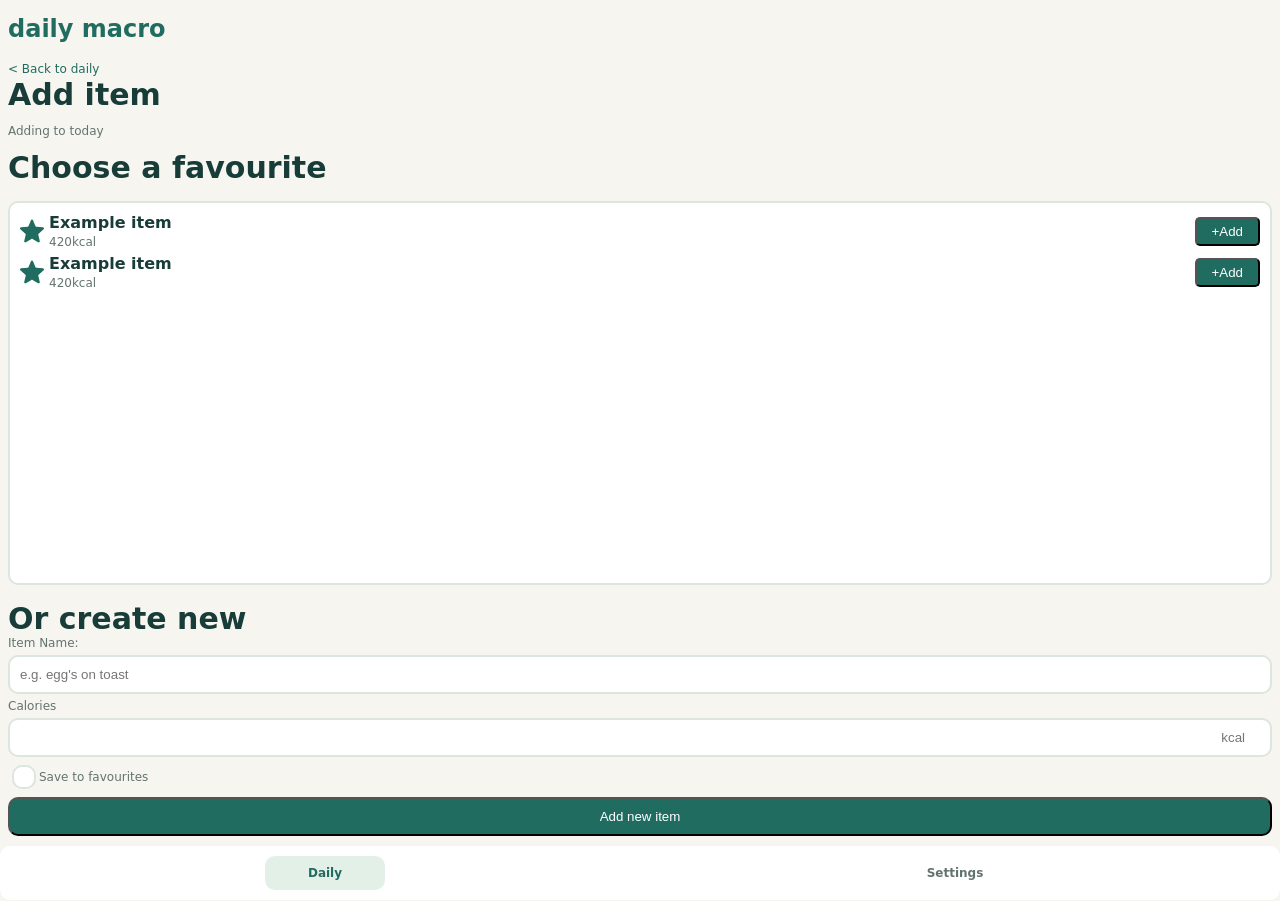
==== src/pages/new-item.html @ 4b2cf05c "Finished add item page" ====
<!DOCTYPE html>
<html lang="en">
<head>
    <meta charset="UTF-8">
    <meta name="viewport" content="width=device-width, initial-scale=1.0">
    <title>Home Page Cal Tracker</title>
    <link rel="stylesheet" href="../assets/global-css/global.css" />
    <link rel="stylesheet" href="./css/new-item.css" />
</head>
<body>
    <main>
        <h1>daily macro</h1>

        <a href="index.html" class="back-link">&lt; Back to daily</a>
        <h2>Add item</h2>
        <p>Adding to today</p>

        <h2>Choose a favourite</h2>
        <ul id="favourites-list">
            <li>
                <div class="text-container">
                    <h2>Example item</h2>
                    <p>420kcal</p>
                </div>
                <button id="add-to-log-btn">&plus;Add</button>
            </li>
            <li>
                <div class="text-container">
                    <h2>Example item</h2>
                    <p>420kcal</p>
                </div>
                <button id="add-to-log-btn">&plus;Add</button>
            </li>
        </ul>
        
        <h2>Or create new</h2>
        <form id="create-item-form">
            <label for="item-name-input">Item Name:</label>
            <input id="item-name-input" type="text" placeholder="e.g. egg's on toast" />

            <label for="item-cal-input">Calories</label>
            <input id="item-cal-input" type="number" placeholder="kcal" />

            <div class="save-to-fav-btn-container">
                <input id="save-to-fav-btn" type="checkbox" />
                <label for="save-to-fav-btn">Save to favourites</label>
            </div>

            <button id="add-item-btn">Add new item</button>
        </form>

    </main>
    <nav>
        <a href="index.html" class="active">Daily</a>
        <a href="settings.html">Settings</a>
    </nav>
</body>
</html>
---- src/assets/global-css/global.css ----
@import url("./colour.css");

:root {
/* Font */
    --font-family: "DejaVu Sans", Arial, sans-serif;

/* font weights */
    --font-normal-weight: 400;
    --font-heading-weight: 700;

/*  */
    --font-normal-size: 24px;
    --font-heading-size: 30px;
    --font-sub-heading-size: 24px;
    --font-log-heading-size: 16px;
    --font-log-normal-size: 12px;
}

body {
    background-color: var(--color-background);
    font-family: var(--font-family);
    font-weight: var(--font-normal-weight);
}

main {
    margin-bottom: 65px;
}

h1, h2, h3 {
    font-weight: var(--font-heading-weight);
    margin: 0;
    color: var(--color-text-primary);
}

h1 {
    font-size: var(--font-normal-size);
    margin: 15px 0;
    color: var(--color-title);
}

h2 {
    font-size: var(--font-heading-size);
}

h3 {
    font-size: var(--font-sub-heading-size);
}

p, a, label {
    color: var(--color-text-secondary);
    font-weight: 400;
    font-size: var(--font-log-normal-size);
}

a {
    text-decoration: none;
    color: inherit;
}

ul {
    background-color: var(--color-surface);
    border: 2px solid var(--color-border);
    border-radius: 10px;
}

/* Inputs */
input {
    background-color: var(--color-surface);
    border: 2px solid var(--color-border);
    border-radius: 10px;

    padding: 10px;
}
input[type="checkbox"] {
    position: relative;
    appearance: none;
    width: 20px;
    height: 20px;
    flex-shrink: 0;
}
input[type="checkbox"]:checked {
    background-color: var(--color-primary);
}
input[type="checkbox"]:checked:before {
    position: absolute;
    top: 0;
    left: 0;

    transform: translate(50%, 20%);
    content: "✓";
    color: var(--color-text-on-primary);
}
button {
    background-color: var(--color-primary);
    color: var(--color-text-on-primary);
    border-radius: 10px
}

/* Nav bar */
nav {
    position: fixed;
    bottom: 0;
    left: 0;

    display: flex;
    flex-direction: row;
    justify-content: space-around;

    padding: 10px;

    width: calc(100% - 20px);
    background-color: var(--color-surface);
    border-radius: 10px;
}

nav a {
    width: 100px;
    padding: 10px;

    color: var(--color-text-secondary);
    text-align: center;
    font-weight: 700;

    border-radius: 10px;
}

nav a.active {
    background-color: var(--color-primary-soft);
    color: var(--color-primary);
}
---- src/pages/css/new-item.css ----
.back-link {
    color: var(--color-title);
}

#favourites-list {
    padding: 10px;
    height: 40vh;
    overflow-y: auto;
}

#favourites-list h2 {
    font-size: var(--font-log-heading-size);
}

#favourites-list p {
    font-size: var(--font-log-normal-size);
    margin: 0;
    margin-top: 3px;
}

#favourites-list li {
    display: flex;
    align-items: center;
    margin-bottom: 5px;
    font-size: 18px;
}

#favourites-list .item-name-content {
    display: flex;
    flex-direction: column;

    width: 55%;
    overflow: hidden;
    white-space: nowrap;
    margin-right: 5px;
}

#favourites-list li::before {
    content: "";
    width: 24px;
    height: 24px;
    flex-shrink: 0;

    margin-right: 5px;

    background-image: url("../../assets/icons/filled-star-icon.svg");
    background-size: contain;
    background-position: center;
    background-repeat: no-repeat;
}

.text-container {
    display: inline-block;
    margin-right: auto;
}

#add-to-log-btn {
    border-radius: 5px;

    padding: 5px 15px;
}

#create-item-form {
    display: flex;
    flex-direction: column;
    gap: 5px;
}

#item-cal-input::placeholder {
    text-align: right;
}

.save-to-fav-btn-container {
    display: flex;
    align-items: center;
}

#add-item-btn {
    padding: 10px 15px;
}
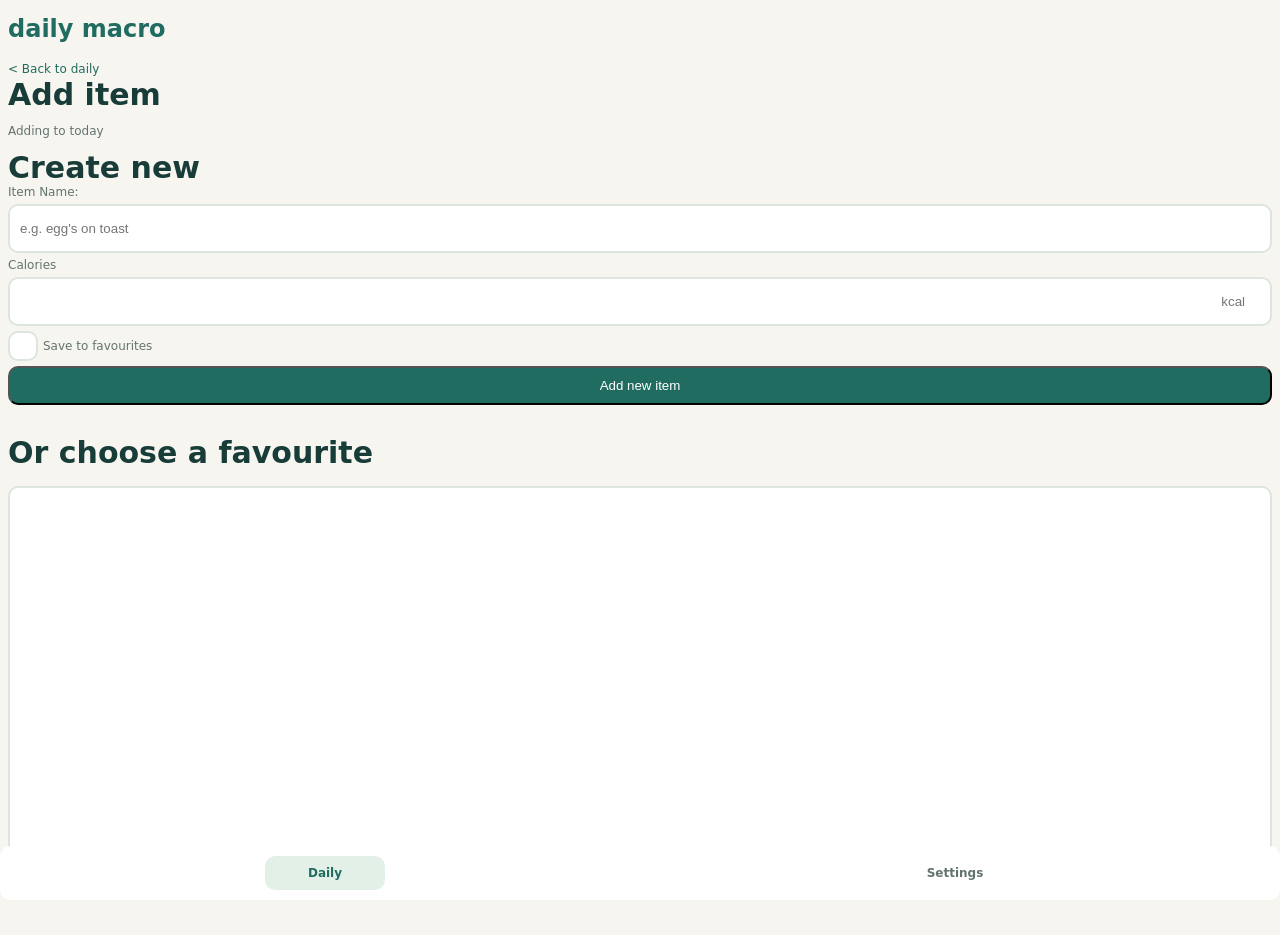
==== commit af09037f: "Added favouriting functionality" ====
--- a/src/pages/new-item.html
+++ b/src/pages/new-item.html
@@ -15,25 +15,7 @@
         <h2>Add item</h2>
         <p>Adding to today</p>
 
-        <h2>Choose a favourite</h2>
-        <ul id="favourites-list">
-            <li>
-                <div class="text-container">
-                    <h2>Example item</h2>
-                    <p>420kcal</p>
-                </div>
-                <button id="add-to-log-btn">&plus;Add</button>
-            </li>
-            <li>
-                <div class="text-container">
-                    <h2>Example item</h2>
-                    <p>420kcal</p>
-                </div>
-                <button id="add-to-log-btn">&plus;Add</button>
-            </li>
-        </ul>
-        
-        <h2>Or create new</h2>
+        <h2>Create new</h2>
         <form id="create-item-form">
             <label for="item-name-input">Item Name:</label>
             <input id="item-name-input" type="text" placeholder="e.g. egg's on toast" />
@@ -46,13 +28,19 @@
                 <label for="save-to-fav-btn">Save to favourites</label>
             </div>
 
-            <button id="add-item-btn">Add new item</button>
+            <button id="add-item-btn" type="button">Add new item</button>
         </form>
+    
+        <h2>Or choose a favourite</h2>
+        <ul id="favourites-list">
+            
+        </ul>
 
     </main>
     <nav>
         <a href="index.html" class="active">Daily</a>
         <a href="settings.html">Settings</a>
     </nav>
+    <script src="js/new-item.js"></script>
 </body>
 </html>
--- a/src/assets/global-css/global.css
+++ b/src/assets/global-css/global.css
@@ -64,19 +64,22 @@
 }
 
 /* Inputs */
-input {
+input, select {
     background-color: var(--color-surface);
     border: 2px solid var(--color-border);
     border-radius: 10px;
 
-    padding: 10px;
+    padding: 15px 10px;
 }
 input[type="checkbox"] {
     position: relative;
     appearance: none;
-    width: 20px;
-    height: 20px;
-    flex-shrink: 0;
+    width: 30px;
+    height: 30px;
+
+    padding: 0;
+    margin: 0;
+    margin-right: 5px;
 }
 input[type="checkbox"]:checked {
     background-color: var(--color-primary);
@@ -86,7 +89,7 @@
     top: 0;
     left: 0;
 
-    transform: translate(50%, 20%);
+    transform: translate(75%, 40%);
     content: "✓";
     color: var(--color-text-on-primary);
 }
@@ -127,4 +130,16 @@
 nav a.active {
     background-color: var(--color-primary-soft);
     color: var(--color-primary);
+}
+
+.pair {
+    font-weight: var(--font-normal-weight);
+    font-size: var(--font-log-normal-size);
+    color: var(--color-text-secondary);
+}
+
+.pair span {
+    font-weight: var(--font-heading-weight);
+    font-size: var(--font-heading-size);
+    color: var(--color-text-primary);
 }
--- a/src/pages/css/new-item.css
+++ b/src/pages/css/new-item.css
@@ -64,6 +64,8 @@
     display: flex;
     flex-direction: column;
     gap: 5px;
+
+    margin-bottom: 30px;
 }
 
 #item-cal-input::placeholder {
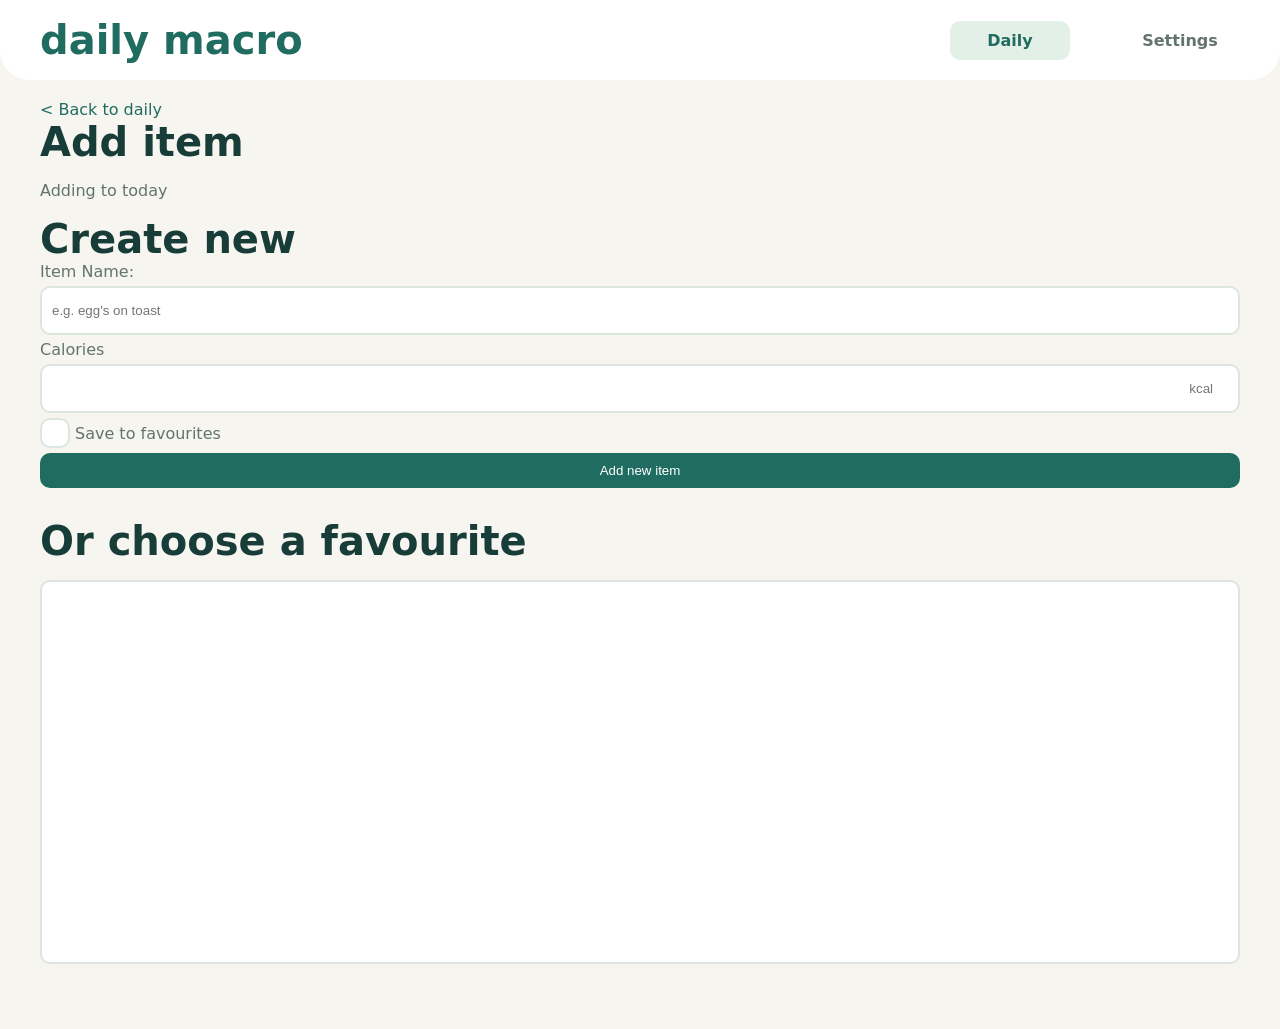
==== commit fb08fc29: "fixes to home page desktop view" ====
--- a/src/pages/new-item.html
+++ b/src/pages/new-item.html
@@ -8,8 +8,16 @@
     <link rel="stylesheet" href="./css/new-item.css" />
 </head>
 <body>
+    <nav class="desktop-nav">
+        <h1>daily macro</h1>
+
+        <div class="link-holder">
+            <a href="index.html" class="active">Daily</a>
+            <a href="settings.html">Settings</a>
+        </div>
+    </nav>
     <main>
-        <h1>daily macro</h1>
+        <h1 class="mobile-header">daily macro</h1>
 
         <a href="index.html" class="back-link">&lt; Back to daily</a>
         <h2>Add item</h2>
@@ -37,7 +45,7 @@
         </ul>
 
     </main>
-    <nav>
+    <nav class="mobile-nav">
         <a href="index.html" class="active">Daily</a>
         <a href="settings.html">Settings</a>
     </nav>
--- a/src/assets/global-css/global.css
+++ b/src/assets/global-css/global.css
@@ -20,10 +20,16 @@
     background-color: var(--color-background);
     font-family: var(--font-family);
     font-weight: var(--font-normal-weight);
+    margin: 0;
 }
 
 main {
     margin-bottom: 65px;
+    padding: 0 20px;
+}
+
+.desktop-nav {
+    display: none;
 }
 
 h1, h2, h3 {
@@ -96,11 +102,13 @@
 button {
     background-color: var(--color-primary);
     color: var(--color-text-on-primary);
-    border-radius: 10px
+    border-radius: 10px;
+    border: none;
+    cursor: pointer;
 }
 
 /* Nav bar */
-nav {
+.mobile-nav {
     position: fixed;
     bottom: 0;
     left: 0;
@@ -116,7 +124,7 @@
     border-radius: 10px;
 }
 
-nav a {
+.mobile-nav a, .desktop-nav a {
     width: 100px;
     padding: 10px;
 
@@ -127,9 +135,31 @@
     border-radius: 10px;
 }
 
-nav a.active {
+.mobile-nav a.active, .desktop-nav a.active {
     background-color: var(--color-primary-soft);
     color: var(--color-primary);
+}
+
+.desktop-nav {
+    flex-direction: row;
+    justify-content: space-between;
+    align-items: center;
+    position: fixed;
+    box-sizing: border-box;
+    top: 0;
+    left: 0;
+
+    width: 100%;
+    height: 80px;
+    padding: 0 40px;
+
+    background-color: var(--color-surface);
+    border-radius: 0 0 30px 30px;
+}
+
+.desktop-nav .link-holder {
+    display: flex;
+    gap: 50px;
 }
 
 .pair {
@@ -138,8 +168,35 @@
     color: var(--color-text-secondary);
 }
 
-.pair span {
+.pair #estimated-tdee {
     font-weight: var(--font-heading-weight);
     font-size: var(--font-heading-size);
     color: var(--color-text-primary);
+}
+
+@media (min-width: 768px) {
+    main {
+        padding: 0 40px;
+        margin-top: 100px;
+    }
+
+    h1, h2, h3 {
+        font-size: 2.5rem;
+    }
+
+    p, a, label {
+        font-size: 1rem;
+    }
+
+    .mobile-nav {
+        display: none;
+    }
+    .mobile-header {
+        display: none;
+    }
+
+    .desktop-nav {
+        display: flex;
+    }
+    
 }
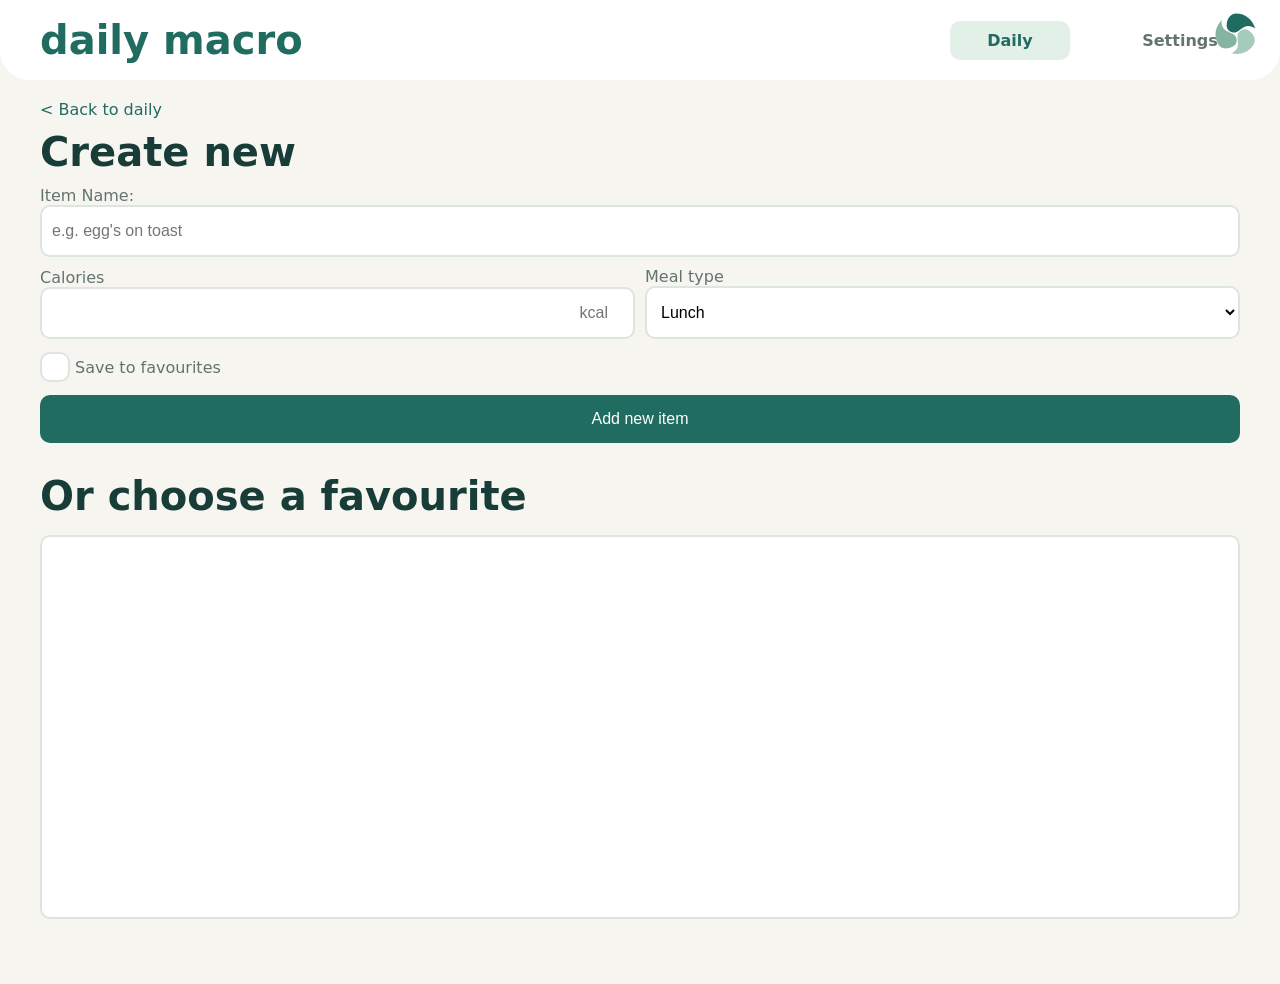
==== commit 8457048d: "lots of css + html corrections + logo" ====
--- a/src/pages/new-item.html
+++ b/src/pages/new-item.html
@@ -18,25 +18,41 @@
     </nav>
     <main>
         <h1 class="mobile-header">daily macro</h1>
+        <img id="daily-macro-logo" src="../assets/icons/daily-macro-abstract.svg" />
 
         <a href="index.html" class="back-link">&lt; Back to daily</a>
-        <h2>Add item</h2>
-        <p>Adding to today</p>
+        <!-- <h2 class="header">Add item</h2>
+        <p class="today-text">Adding to today</p> -->
 
-        <h2>Create new</h2>
+        <h2 class="header">Create new</h2>
         <form id="create-item-form">
-            <label for="item-name-input">Item Name:</label>
-            <input id="item-name-input" type="text" placeholder="e.g. egg's on toast" />
+            <div class="form-input long-input">
+                <label for="item-name-input">Item Name:</label>
+                <input id="item-name-input" type="text" placeholder="e.g. egg's on toast" />
+            </div>
+            
+            <div class="form-input" >
+                <label for="item-cal-input">Calories</label>
+                <input id="item-cal-input" type="number" placeholder="kcal" />
+            </div>
 
-            <label for="item-cal-input">Calories</label>
-            <input id="item-cal-input" type="number" placeholder="kcal" />
+            <div class="form-input">
+                <label for="item-type-input">Meal type</label>
+                <select id="item-type-input">
+                    <option value="breakfast">Breakfast</option>
+                    <option value="brunch">Brunch</option>
+                    <option value="lunch" selected>Lunch</option>
+                    <option value="dinner">Dinner</option>
+                    <option value="snack">Snack</option>
+                </select>
+            </div>
 
-            <div class="save-to-fav-btn-container">
+            <div class="save-to-fav-btn-container long-input beside">
                 <input id="save-to-fav-btn" type="checkbox" />
                 <label for="save-to-fav-btn">Save to favourites</label>
             </div>
 
-            <button id="add-item-btn" type="button">Add new item</button>
+            <button id="add-item-btn" type="button" class="long-input">Add new item</button>
         </form>
     
         <h2>Or choose a favourite</h2>
--- a/src/assets/global-css/global.css
+++ b/src/assets/global-css/global.css
@@ -9,11 +9,9 @@
     --font-heading-weight: 700;
 
 /*  */
-    --font-normal-size: 24px;
-    --font-heading-size: 30px;
-    --font-sub-heading-size: 24px;
-    --font-log-heading-size: 16px;
-    --font-log-normal-size: 12px;
+    --font-normal-size: 1rem;
+    --font-heading-size: 2rem;
+    --font-heading-size-desktop: 2.5rem;
 }
 
 body {
@@ -32,6 +30,12 @@
     display: none;
 }
 
+#daily-macro-logo {
+    position: absolute;
+    top: 10px;
+    right: 20px;
+}
+
 h1, h2, h3 {
     font-weight: var(--font-heading-weight);
     margin: 0;
@@ -49,7 +53,7 @@
 }
 
 h3 {
-    font-size: var(--font-sub-heading-size);
+    font-size: var(--font-heading-size);
 }
 
 p, a, label {
@@ -76,6 +80,7 @@
     border-radius: 10px;
 
     padding: 15px 10px;
+    font-size: min(16px);
 }
 input[type="checkbox"] {
     position: relative;
@@ -105,6 +110,10 @@
     border-radius: 10px;
     border: none;
     cursor: pointer;
+}
+
+.mobile-header {
+    font-size: 1.5rem;
 }
 
 /* Nav bar */
@@ -164,11 +173,11 @@
 
 .pair {
     font-weight: var(--font-normal-weight);
-    font-size: var(--font-log-normal-size);
+    font-size: var(--font-normal-size);
     color: var(--color-text-secondary);
 }
 
-.pair #estimated-tdee {
+.pair #estimated-tdee, .pair #tdee-estimate {
     font-weight: var(--font-heading-weight);
     font-size: var(--font-heading-size);
     color: var(--color-text-primary);
@@ -181,11 +190,15 @@
     }
 
     h1, h2, h3 {
-        font-size: 2.5rem;
-    }
-
-    p, a, label {
-        font-size: 1rem;
+        font-size: var(--font-heading-size-desktop);
+    }
+
+    .pair #estimated-tdee, .pair #tdee-estimate {
+        font-size: var(--font-heading-size-desktop);
+    }
+
+    p, a, label, span {
+        font-size: var(--font-normal-size);
     }
 
     .mobile-nav {
--- a/src/pages/css/new-item.css
+++ b/src/pages/css/new-item.css
@@ -1,5 +1,10 @@
 .back-link {
+    display: inline-block;
     color: var(--color-title);
+}
+
+.header {
+    margin: 10px 0;
 }
 
 #favourites-list {
@@ -61,11 +66,23 @@
 }
 
 #create-item-form {
+    display: grid;
+    grid-template-columns: repeat(2, minmax(0, 1fr));
+    grid-template-rows: 1fr 1fr .5fr .5fr;
+
+    margin-bottom: 30px;
+    column-gap: 10px;
+    row-gap: 10px;
+}
+
+#create-item-form .form-input {
     display: flex;
     flex-direction: column;
-    gap: 5px;
+    justify-content: center;
+}
 
-    margin-bottom: 30px;
+.long-input {
+    grid-column: span 2;
 }
 
 #item-cal-input::placeholder {
@@ -78,5 +95,10 @@
 }
 
 #add-item-btn {
-    padding: 10px 15px;
+    padding: 15px 10px;
+    font-size: var(--font-log-normal-size);
+}
+
+.today-text {
+    margin: 0;
 }
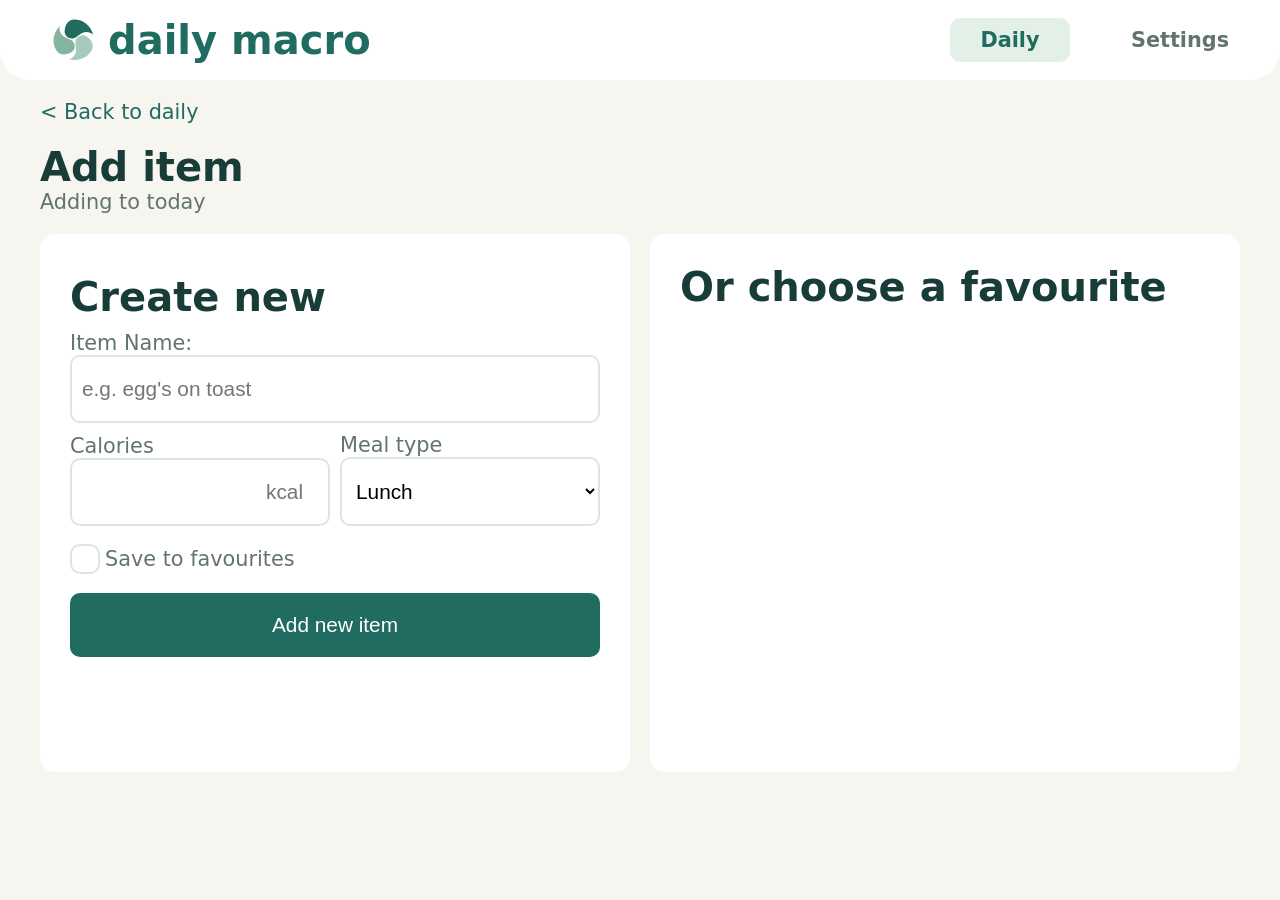
==== commit 853f802f: "Added deleting functionality to favourite list" ====
--- a/src/pages/new-item.html
+++ b/src/pages/new-item.html
@@ -9,7 +9,10 @@
 </head>
 <body>
     <nav class="desktop-nav">
-        <h1>daily macro</h1>
+        <a id="logo-and-text" href="index.html">
+            <img id="daily-macro-logo-desktop" src="../assets/icons/daily-macro-abstract.svg" />
+            <h1>daily macro</h1>
+        </a>
 
         <div class="link-holder">
             <a href="index.html" class="active">Daily</a>
@@ -24,42 +27,56 @@
         <!-- <h2 class="header">Add item</h2>
         <p class="today-text">Adding to today</p> -->
 
-        <h2 class="header">Create new</h2>
-        <form id="create-item-form">
-            <div class="form-input long-input">
-                <label for="item-name-input">Item Name:</label>
-                <input id="item-name-input" type="text" placeholder="e.g. egg's on toast" />
+        <div id="today-desktop">
+            <h2>Add item</h2>
+            <p>Adding to today</p>
+        </div>
+        
+        <div id="form-choose-fav">
+            <div class="container">
+                <h2 class="header">Create new</h2>
+                <form id="create-item-form">
+                    <div class="form-input long-input">
+                        <label for="item-name-input">Item Name:</label>
+                        <input id="item-name-input" type="text" placeholder="e.g. egg's on toast" />
+                    </div>
+                    
+                    <div class="form-input" >
+                        <label for="item-cal-input">Calories</label>
+                        <input id="item-cal-input" type="number" placeholder="kcal" />
+                    </div>
+
+                    <div class="form-input">
+                        <label for="item-type-input">Meal type</label>
+                        <select id="item-type-input">
+                            <option value="breakfast">Breakfast</option>
+                            <option value="brunch">Brunch</option>
+                            <option value="lunch" selected>Lunch</option>
+                            <option value="dinner">Dinner</option>
+                            <option value="snack">Snack</option>
+                        </select>
+                    </div>
+
+                    <div class="save-to-fav-btn-container long-input beside">
+                        <input id="save-to-fav-btn" type="checkbox" />
+                        <label for="save-to-fav-btn">Save to favourites</label>
+                    </div>
+
+                    <button id="add-item-btn" type="button" class="long-input">Add new item</button>
+
+                    <div class="error-box">
+                        
+                    </div>
+                </form>
             </div>
             
-            <div class="form-input" >
-                <label for="item-cal-input">Calories</label>
-                <input id="item-cal-input" type="number" placeholder="kcal" />
+            <div class="container">
+                <h2>Or choose a favourite</h2>
+                <ul id="favourites-list">
+                    
+                </ul>
             </div>
-
-            <div class="form-input">
-                <label for="item-type-input">Meal type</label>
-                <select id="item-type-input">
-                    <option value="breakfast">Breakfast</option>
-                    <option value="brunch">Brunch</option>
-                    <option value="lunch" selected>Lunch</option>
-                    <option value="dinner">Dinner</option>
-                    <option value="snack">Snack</option>
-                </select>
-            </div>
-
-            <div class="save-to-fav-btn-container long-input beside">
-                <input id="save-to-fav-btn" type="checkbox" />
-                <label for="save-to-fav-btn">Save to favourites</label>
-            </div>
-
-            <button id="add-item-btn" type="button" class="long-input">Add new item</button>
-        </form>
-    
-        <h2>Or choose a favourite</h2>
-        <ul id="favourites-list">
-            
-        </ul>
-
+        </div>
     </main>
     <nav class="mobile-nav">
         <a href="index.html" class="active">Daily</a>
--- a/src/assets/global-css/global.css
+++ b/src/assets/global-css/global.css
@@ -11,7 +11,13 @@
 /*  */
     --font-normal-size: 1rem;
     --font-heading-size: 2rem;
+    --font-normal-size-desktop: 1.3rem;
     --font-heading-size-desktop: 2.5rem;
+
+    --font-log-heading: 1.3rem;
+    --font-log-heading-desktop: 1.4rem;
+    --font-log-normal: 0.8rem;
+    --font-log-normal: 1.1rem;
 }
 
 body {
@@ -36,6 +42,10 @@
     right: 20px;
 }
 
+#daily-macro-logo-desktop {
+    display: none;
+}
+
 h1, h2, h3 {
     font-weight: var(--font-heading-weight);
     margin: 0;
@@ -100,7 +110,7 @@
     top: 0;
     left: 0;
 
-    transform: translate(75%, 40%);
+    transform: translate(35%, 0);
     content: "✓";
     color: var(--color-text-on-primary);
 }
@@ -171,6 +181,13 @@
     gap: 50px;
 }
 
+.desktop-nav .link-holder a {
+    transition: transform 0.3s ease;
+}
+.desktop-nav .link-holder a:hover {
+    transform: scale(1.1);
+}
+
 .pair {
     font-weight: var(--font-normal-weight);
     font-size: var(--font-normal-size);
@@ -189,6 +206,24 @@
         margin-top: 100px;
     }
 
+    #daily-macro-logo {
+        display: none;
+    }
+    #daily-macro-logo-desktop {
+        display: block;
+    }
+
+    #logo-and-text {
+        display: flex;
+        flex-direction: row;
+
+        width: fit-content;
+        cursor: pointer;
+    }
+    #logo-and-text img {
+        margin-right: 10px;
+    }
+
     h1, h2, h3 {
         font-size: var(--font-heading-size-desktop);
     }
@@ -197,8 +232,14 @@
         font-size: var(--font-heading-size-desktop);
     }
 
-    p, a, label, span {
-        font-size: var(--font-normal-size);
+    p, a, label, span, button {
+        font-size: var(--font-normal-size-desktop);
+    }
+
+    /* Inputs */
+    input, select {
+        padding: 20px 10px;
+        font-size: var(--font-normal-size-desktop);
     }
 
     .mobile-nav {
--- a/src/pages/css/new-item.css
+++ b/src/pages/css/new-item.css
@@ -1,6 +1,10 @@
 .back-link {
     display: inline-block;
     color: var(--color-title);
+}
+
+#today-desktop {
+    display: none;
 }
 
 .header {
@@ -14,11 +18,17 @@
 }
 
 #favourites-list h2 {
-    font-size: var(--font-log-heading-size);
+    font-size: var(--font-log-heading);
+    font-weight: 600;
+    margin-bottom: 5px;
 }
 
 #favourites-list p {
-    font-size: var(--font-log-normal-size);
+    margin: 0;
+}
+
+#favourites-list p span {
+    font-size: var(--font-log-normal);
     margin: 0;
     margin-top: 3px;
 }
@@ -42,11 +52,11 @@
 
 #favourites-list li::before {
     content: "";
-    width: 24px;
-    height: 24px;
+    width: 32px;
+    height: 32px;
     flex-shrink: 0;
 
-    margin-right: 5px;
+    margin-right: 20px;
 
     background-image: url("../../assets/icons/filled-star-icon.svg");
     background-size: contain;
@@ -54,12 +64,16 @@
     background-repeat: no-repeat;
 }
 
+#favourites-list li::before:hover {
+    transform: scale(1.1);
+}
+
 .text-container {
     display: inline-block;
     margin-right: auto;
 }
 
-#add-to-log-btn {
+.add-to-log-btn {
     border-radius: 5px;
 
     padding: 5px 15px;
@@ -96,9 +110,75 @@
 
 #add-item-btn {
     padding: 15px 10px;
-    font-size: var(--font-log-normal-size);
+}
+
+.del-fav-btn {
+    background-color: inherit;
+    margin-left: 10px;
+}
+
+.del-fav-btn:hover {
+    fill: var(--color-red-hover);
 }
 
 .today-text {
     margin: 0;
+}
+
+#form-choose-fav .add-to-log-btn:hover {
+    background-color: var(--color-primary-hover);
+}
+
+@media (min-width: 768px) {
+    #today-desktop {
+        display: flex;
+        flex-direction: column;
+        margin: 20px 0;
+    }
+
+    #today-desktop p {
+        margin: 0;
+    }
+
+    #add-item-btn {
+        font-size: var(--font-normal-size-desktop);
+        padding: 20px 10px;
+    }
+
+    .add-to-log-btn {
+        padding: 10px 20px;
+        height: 100%;
+    }
+
+    #favourites-list {
+        padding: 20px;
+        background-color: inherit;
+        border: none;
+    }
+
+    #favourites-list li {
+        border-bottom: 1px solid var(--color-border);
+        padding-bottom: 10px;
+    }
+
+    #favourites-list h2 {
+        font-size: var(--font-log-heading-desktop);
+    }
+
+    #favourites-list p span {
+        font-size: var(--font-log-normal-desktop);
+    }
+
+    #form-choose-fav {
+        display: grid;
+        grid-template-columns: repeat(2, 1fr);
+        gap: 20px;
+        margin-top: 10px;
+    }
+
+    .container {
+        background-color: var(--color-surface);
+        border-radius: 15px;
+        padding: 30px;
+    }
 }
